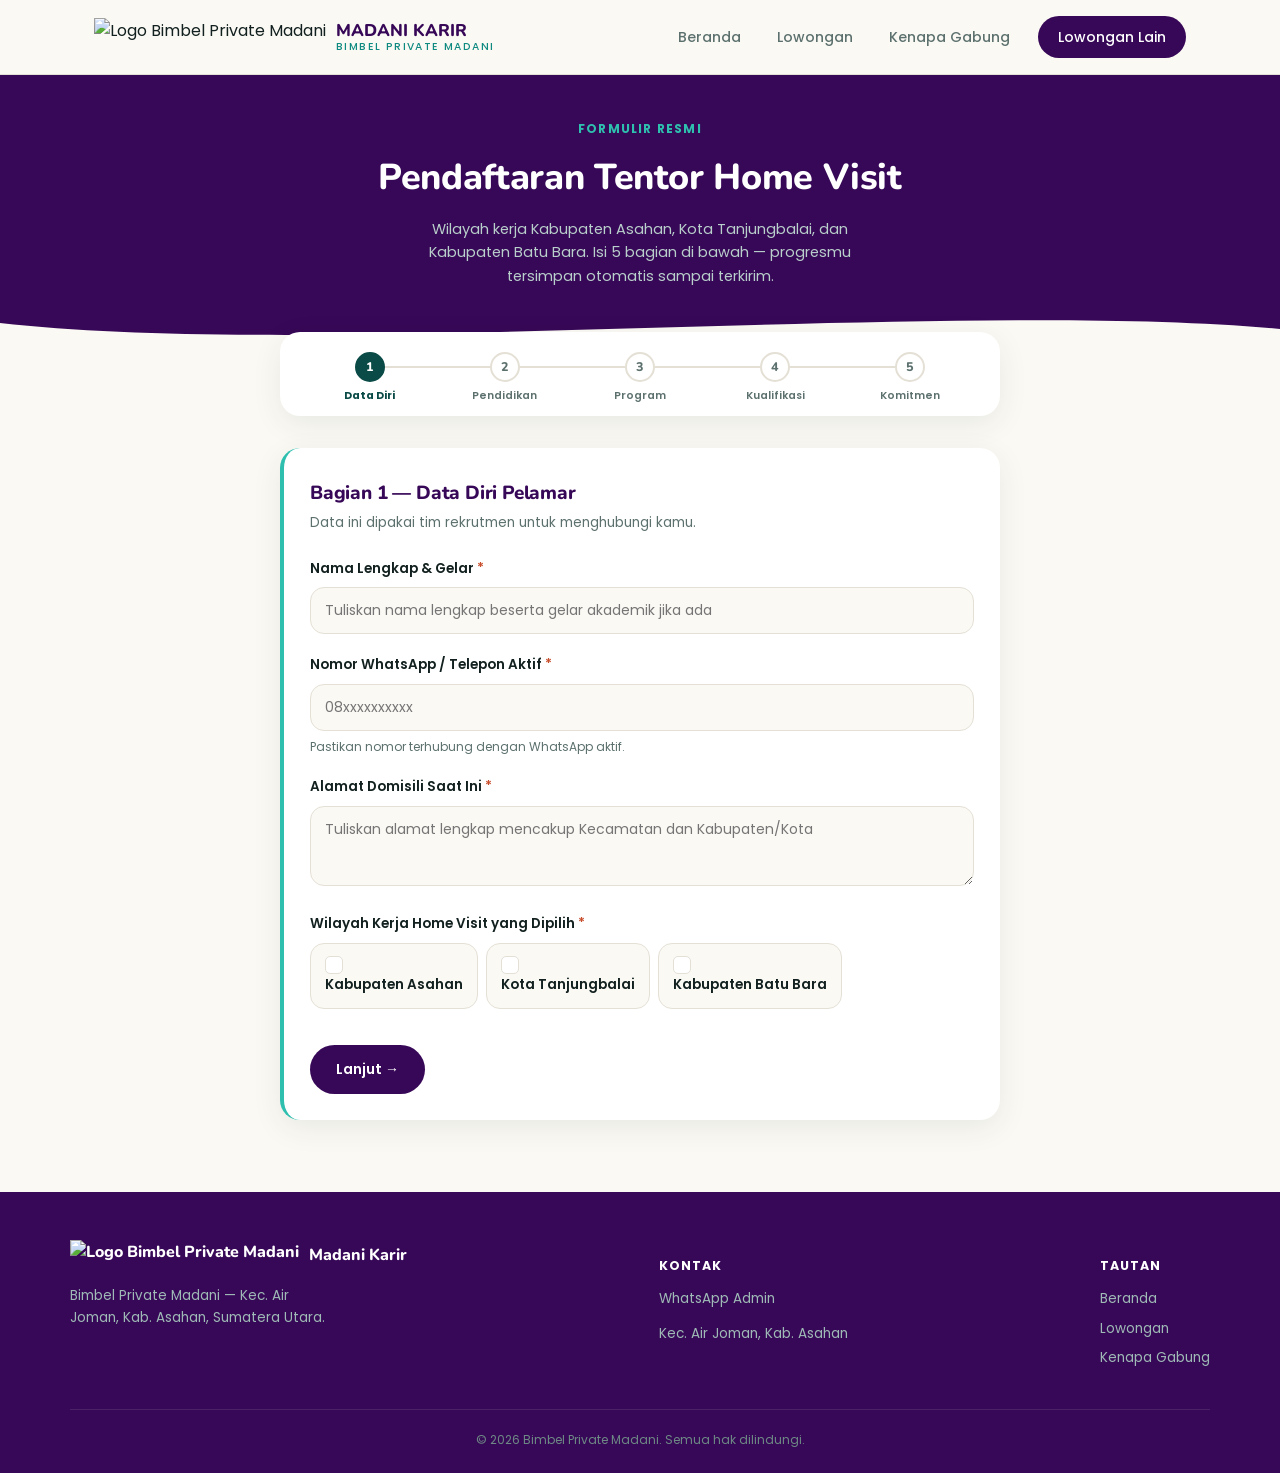
==== form-pendaftaran.html @ 315693f9 "Add files via upload" ====
<!DOCTYPE html>
<html lang="id">
<head>
    <meta charset="UTF-8">
    <meta name="viewport" content="width=device-width, initial-scale=1.0">
    <link rel="stylesheet" href="style.css">
    <link rel="stylesheet" href="form.css">
    <link rel="preconnect" href="https://fonts.googleapis.com">
    <link href="https://fonts.googleapis.com/css2?family=Nunito:wght@700;800&family=Poppins:wght@400;500;600&display=swap" rel="stylesheet">
    <title>Formulir Pendaftaran Tentor — Bimbel Madani Karir</title>
</head>
<body>

    <!-- ===== Header ===== -->
    <header>
        <div class="header-inner">
            <div class="brand">
                <img src="img/logomadani.jpeg" alt="Logo Bimbel Private Madani">
                <div class="brand-text">
                    MADANI KARIR
                    <span>Bimbel Private Madani</span>
                </div>
            </div>
            <nav>
                <a href="index.html#beranda">Beranda</a>
                <a href="index.html#lowongan">Lowongan</a>
                <a href="index.html#kenapa">Kenapa Gabung</a>
                <a href="index.html#lowongan" class="nav-cta">Lowongan Lain</a>
            </nav>
        </div>
    </header>

    <!-- ===== Form hero kecil ===== -->
    <section class="form-hero">
        <div class="form-hero-inner">
            <span class="section-eyebrow" style="color:var(--teal-400);">Formulir Resmi</span>
            <h1>Pendaftaran Tentor Home Visit</h1>
            <p>Wilayah kerja Kabupaten Asahan, Kota Tanjungbalai, dan Kabupaten Batu Bara. Isi 5 bagian di bawah — progresmu tersimpan otomatis sampai terkirim.</p>
        </div>
        <svg class="hero-curve" viewBox="0 0 1440 60" preserveAspectRatio="none" width="100%" height="60" aria-hidden="true">
            <path d="M0,24 C360,60 1080,0 1440,30 L1440,60 L0,60 Z" fill="#FBF9F4"></path>
        </svg>
    </section>

    <!-- ===== Form section ===== -->
    <section class="section form-section">
        <div class="form-shell">

            <div class="stepper" id="stepper"></div>

            <form id="karir-form" novalidate>
                <div class="form-card" id="step-container"></div>

                <div class="success-panel" id="success-panel">
                    <div class="check">✓</div>
                    <h3>Pendaftaran Terkirim!</h3>
                    <p>Terima kasih sudah mendaftar sebagai tentor Bimbel Madani. Tim kami akan menghubungi kamu lewat WhatsApp untuk proses selanjutnya.</p>
                    <a class="btn wa-btn" id="wa-confirm" href="#" target="_blank" rel="noopener">Konfirmasi via WhatsApp →</a>
                    <a class="back-link" href="index.html#lowongan">← Kembali ke daftar lowongan</a>
                </div>
            </form>
        </div>
    </section>

    <!-- ===== Footer ===== -->
    <footer>
        <div class="footer-inner">
            <div class="footer-col">
                <div class="footer-brand">
                    <img src="img/logo.jpeg" alt="Logo Bimbel Private Madani">
                    Madani Karir
                </div>
                <p style="max-width:260px;">Bimbel Private Madani — Kec. Air Joman, Kab. Asahan, Sumatera Utara.</p>
            </div>
            <div class="footer-col">
                <h4>Kontak</h4>
                <a href="https://wa.me/6288201524358" target="_blank" rel="noopener">WhatsApp Admin</a>
                <p>Kec. Air Joman, Kab. Asahan</p>
            </div>
            <div class="footer-col">
                <h4>Tautan</h4>
                <a href="index.html#beranda">Beranda</a>
                <a href="index.html#lowongan">Lowongan</a>
                <a href="index.html#kenapa">Kenapa Gabung</a>
            </div>
        </div>
        <div class="footer-bottom">© 2026 Bimbel Private Madani. Semua hak dilindungi.</div>
    </footer>

    <script src="form.js"></script>
</body>
</html>
---- style.css ----
/* ===== Design tokens ===== */
:root {
    --teal-900: #370857;
    --teal-800: #0B4B47;
    --teal-600: #0F8A80;
    --teal-400: #2FBFAF;
    --teal-tint: #E4F5F2;
    --ink: #12211F;
    --ink-soft: #5C716E;
    --cream: #FBF9F4;
    --paper: #FFFFFF;
    --coral: #FF6B45;
    --coral-dark: #C74A28;
    --amber: #E8A33D;
    --line: #E4E0D6;
    --radius-lg: 20px;
    --radius-md: 14px;
    --shadow: 0 8px 30px rgba(8, 46, 43, 0.08);
}

* { box-sizing: border-box; }

body {
    margin: 0;
    font-family: 'Poppins', sans-serif;
    background: var(--cream);
    color: var(--ink);
    line-height: 1.6;
    -webkit-font-smoothing: antialiased;
}

h1, h2, h3 {
    font-family: 'Nunito', sans-serif;
    font-weight: 800;
    color: var(--teal-900);
    margin: 0;
    letter-spacing: -0.01em;
}

a { text-decoration: none; color: inherit; }
img { max-width: 100%; display: block; }
button { font-family: inherit; }

.container { max-width: 1140px; margin: 0 auto; padding: 0 24px; }

/* ===== Header ===== */
header {
    position: sticky;
    top: 0;
    z-index: 50;
    background: var(--cream);
    border-bottom: 1px solid var(--line);
}

.header-inner {
    max-width: 1140px;
    margin: 0 auto;
    padding: 16px 24px;
    display: flex;
    align-items: center;
    justify-content: space-between;
    gap: 16px;
}

.brand { display: flex; align-items: center; gap: 10px; }

.brand img { height: 38px; width: auto; }

.brand-text {
    font-family: 'Nunito', sans-serif;
    font-weight: 800;
    font-size: 17px;
    color: var(--teal-900);
    line-height: 1.1;
}

.brand-text span {
    display: block;
    font-family: 'Poppins', sans-serif;
    font-weight: 500;
    font-size: 10.5px;
    letter-spacing: 1.4px;
    color: var(--teal-600);
    text-transform: uppercase;
}

nav { display: flex; align-items: center; gap: 4px; }

nav a {
    color: var(--ink-soft);
    font-size: 14px;
    font-weight: 500;
    padding: 9px 16px;
    border-radius: 999px;
    transition: color 0.2s, background 0.2s;
}

nav a:hover, nav a:focus-visible { color: var(--teal-800); background: var(--teal-tint); outline: none; }

.nav-cta {
    background: var(--teal-900);
    color: white !important;
    padding: 10px 20px !important;
    margin-left: 8px;
}

.nav-cta:hover { background: var(--teal-800) !important; }

/* ===== Hero ===== */
.hero {
    position: relative;
    background: var(--teal-900);
    overflow: hidden;
    padding: 68px 24px 110px;
}

.hero-inner {
    max-width: 1140px;
    margin: 0 auto;
    display: grid;
    grid-template-columns: 1.05fr 0.95fr;
    gap: 48px;
    align-items: center;
    position: relative;
    z-index: 2;
}

.hero-eyebrow {
    display: inline-flex;
    align-items: center;
    gap: 8px;
    background: rgba(47, 191, 175, 0.16);
    color: var(--teal-400);
    font-size: 12px;
    font-weight: 700;
    letter-spacing: 1px;
    text-transform: uppercase;
    padding: 7px 16px;
    border-radius: 999px;
    margin-bottom: 20px;
}

.hero-eyebrow::before {
    content: "";
    width: 6px; height: 6px;
    border-radius: 50%;
    background: var(--teal-400);
}

.hero h1 {
    font-size: clamp(32px, 4.4vw, 48px);
    line-height: 1.14;
    color: white;
    margin-bottom: 18px;
}

.hero h1 em {
    font-style: normal;
    color: var(--teal-400);
}

.hero p {
    color: #B9CFCB;
    font-size: 16px;
    max-width: 460px;
    margin-bottom: 30px;
}

.hero-actions { display: flex; gap: 12px; flex-wrap: wrap; margin-bottom: 36px; }

.btn {
    display: inline-flex;
    align-items: center;
    justify-content: center;
    gap: 6px;
    font-weight: 600;
    font-size: 14px;
    padding: 14px 26px;
    border-radius: 999px;
    border: none;
    cursor: pointer;
    transition: transform 0.15s, box-shadow 0.15s, background 0.15s;
}

.btn:focus-visible { outline: 2px solid var(--teal-400); outline-offset: 3px; }

.btn-primary {
    background: var(--coral);
    color: white;
    box-shadow: 0 10px 24px rgba(255, 107, 69, 0.3);
}
.btn-primary:hover { transform: translateY(-2px); background: var(--coral-dark); }

.btn-outline {
    background: transparent;
    color: white;
    border: 1.5px solid rgba(255, 255, 255, 0.3);
}
.btn-outline:hover { border-color: white; transform: translateY(-2px); }

.hero-meta { display: flex; gap: 28px; flex-wrap: wrap; }

.hero-meta div strong {
    display: block;
    color: white;
    font-family: 'Nunito', sans-serif;
    font-weight: 800;
    font-size: 22px;
}
.hero-meta div span { color: #91ACA7; font-size: 12.5px; }

.book-illustration { position: relative; width: 100%; max-width: 400px; margin: 0 auto; }

.hero-curve { position: absolute; bottom: -1px; left: 0; right: 0; line-height: 0; z-index: 1; }

/* ===== Lowongan section ===== */
.section { padding: 72px 24px; position: relative; }

.section-head {
    max-width: 1140px;
    margin: 0 auto 36px;
    display: flex;
    align-items: flex-end;
    justify-content: space-between;
    gap: 16px;
    flex-wrap: wrap;
}

.section-eyebrow {
    font-size: 12px;
    font-weight: 700;
    letter-spacing: 1.2px;
    text-transform: uppercase;
    color: var(--teal-600);
    margin-bottom: 8px;
    display: block;
}

.section-head h2 { font-size: clamp(24px, 3vw, 32px); }
.section-head p { color: var(--ink-soft); font-size: 14.5px; margin: 8px 0 0; max-width: 420px; }

.job-grid {
    max-width: 1140px;
    margin: 0 auto;
    display: grid;
    grid-template-columns: repeat(auto-fit, minmax(310px, 1fr));
    gap: 22px;
}

.job-card {
    position: relative;
    background: var(--paper);
    border-radius: var(--radius-lg);
    padding: 26px 24px 24px 26px;
    box-shadow: var(--shadow);
    border-left: 4px solid var(--teal-400);
    transition: transform 0.18s, box-shadow 0.18s;
}

.job-card.kategori-sales { border-left-color: var(--coral); }
.job-card.kategori-tutup { border-left-color: var(--line); }

.job-card:hover { transform: translateY(-5px); box-shadow: 0 16px 34px rgba(8, 46, 43, 0.14); }

.job-top { display: flex; justify-content: space-between; align-items: flex-start; gap: 10px; margin-bottom: 16px; }

.job-icon {
    width: 42px; height: 42px;
    border-radius: 12px;
    display: flex; align-items: center; justify-content: center;
    background: var(--teal-tint);
    flex-shrink: 0;
}
.kategori-sales .job-icon { background: #FFEAE2; }
.kategori-tutup .job-icon { background: #F1F0EB; }

.job-status {
    font-size: 11px;
    font-weight: 700;
    padding: 5px 11px;
    border-radius: 999px;
    white-space: nowrap;
}
.status-buka { background: #FDF1DD; color: #8A5A0E; }
.status-tutup { background: #F1F0EB; color: #8A9490; }

.job-card h3 { font-size: 18.5px; margin-bottom: 4px; }

.job-meta { font-size: 12.5px; color: var(--teal-600); font-weight: 600; margin-bottom: 12px; }

.job-card p.desc { font-size: 14px; color: var(--ink-soft); margin-bottom: 20px; }

.job-card .btn { width: 100%; }

.btn-card { background: var(--teal-tint); color: var(--teal-800); }
.btn-card:hover { background: var(--teal-400); color: white; }

.btn-disabled { background: #F1F0EB; color: #A4ADA9; pointer-events: none; }

/* ===== Kenapa gabung ===== */
.why { background: var(--paper); }

.why-inner { max-width: 1140px; margin: 0 auto; }

.why-grid {
    display: grid;
    grid-template-columns: repeat(auto-fit, minmax(250px, 1fr));
    gap: 24px;
}

.why-icon {
    width: 52px; height: 52px;
    border-radius: 16px;
    background: var(--teal-tint);
    display: flex; align-items: center; justify-content: center;
    margin-bottom: 18px;
}

.why-card h3 { font-size: 16.5px; margin-bottom: 8px; }
.why-card p { color: var(--ink-soft); font-size: 14px; margin: 0; }

/* ===== Footer ===== */
footer { background: var(--teal-900); color: #9FBAB6; padding: 48px 24px 24px; }

.footer-inner {
    max-width: 1140px;
    margin: 0 auto;
    display: flex;
    justify-content: space-between;
    flex-wrap: wrap;
    gap: 32px;
}

.footer-brand {
    display: flex; align-items: center; gap: 10px;
    color: white;
    font-family: 'Nunito', sans-serif;
    font-weight: 800;
    margin-bottom: 12px;
}
.footer-brand img { height: 32px; }

.footer-col h4 {
    color: white;
    font-size: 12.5px;
    text-transform: uppercase;
    letter-spacing: 1px;
    margin-bottom: 12px;
}

.footer-col p, .footer-col a { font-size: 13.5px; display: block; margin-bottom: 8px; color: #9FBAB6; }
.footer-col a:hover { color: white; }

.footer-bottom {
    max-width: 1140px;
    margin: 32px auto 0;
    padding-top: 20px;
    border-top: 1px solid rgba(255, 255, 255, 0.1);
    font-size: 12px;
    text-align: center;
    color: #6E8985;
}

/* ===== Responsive ===== */
@media (max-width: 860px) {
    .hero-inner { grid-template-columns: 1fr; }
    .book-illustration { max-width: 260px; }
    nav a:not(.nav-cta) { display: none; }
}

@media (prefers-reduced-motion: reduce) {
    .job-card, .btn { transition: none; }
}

/* ===== Job card poster image ===== */
.job-poster {
    margin: -26px -24px 18px -26px;
    aspect-ratio: 4 / 5;
    border-radius: 14px 14px 8px 8px;
    overflow: hidden;
    background: var(--teal-tint);
}

.job-poster img {
    width: 100%;
    height: 100%;
    object-fit: cover;
    object-position: top;
    transition: transform 0.25s ease;
}

.job-card:hover .job-poster img {
    transform: scale(1.04);
}
---- form.css ----
/* ===================================================
   form.css — styling formulir pendaftaran tentor
   Memakai design token dari style.css (warna, radius,
   shadow, font). File style.css tidak diubah sama sekali.
=================================================== */

/* ===== Mini hero khusus form ===== */
.form-hero {
    position: relative;
    background: var(--teal-900);
    padding: 44px 24px 70px;
    overflow: hidden;
}

.form-hero-inner {
    max-width: 720px;
    margin: 0 auto;
    position: relative;
    z-index: 2;
    text-align: center;
}

.form-hero h1 {
    color: white;
    font-size: clamp(26px, 3.6vw, 36px);
    margin: 10px 0 12px;
}

.form-hero p {
    color: #B9CFCB;
    font-size: 14.5px;
    max-width: 480px;
    margin: 0 auto;
}

.form-hero .hero-curve { position: absolute; bottom: -1px; left: 0; right: 0; z-index: 1; line-height: 0; }

/* ===== Layout shell ===== */
.form-section { padding-top: 8px; }

.form-shell {
    max-width: 720px;
    margin: -34px auto 0;
    position: relative;
    z-index: 3;
}

/* ===== Stepper ===== */
.stepper {
    display: flex;
    justify-content: space-between;
    position: relative;
    margin-bottom: 32px;
    background: var(--paper);
    border-radius: var(--radius-lg);
    padding: 20px 22px 14px;
    box-shadow: var(--shadow);
}

.stepper::before {
    content: '';
    position: absolute;
    top: 34px;
    left: 12%;
    right: 12%;
    height: 2px;
    background: var(--line);
    z-index: 0;
}

.step {
    position: relative;
    z-index: 1;
    display: flex;
    flex-direction: column;
    align-items: center;
    gap: 7px;
    flex: 1;
}

.step .dot {
    width: 30px;
    height: 30px;
    border-radius: 50%;
    background: var(--paper);
    border: 2px solid var(--line);
    display: flex;
    align-items: center;
    justify-content: center;
    font-weight: 800;
    font-size: 12.5px;
    color: var(--ink-soft);
    font-family: 'Nunito', sans-serif;
    transition: all 0.25s ease;
}

.step span {
    font-size: 10.5px;
    font-weight: 600;
    color: var(--ink-soft);
    text-align: center;
    max-width: 76px;
    line-height: 1.25;
}

.step.active .dot { background: var(--teal-800); border-color: var(--teal-800); color: white; }
.step.active span { color: var(--teal-800); font-weight: 700; }
.step.done .dot { background: var(--teal-400); border-color: var(--teal-400); color: white; }

/* ===== Form card ===== */
.form-card {
    background: var(--paper);
    border-radius: var(--radius-lg);
    padding: 30px 26px 26px;
    box-shadow: var(--shadow);
    border-left: 4px solid var(--teal-400);
}

.form-card h3 {
    font-size: 19px;
    margin-bottom: 4px;
}

.step-desc {
    color: var(--ink-soft);
    font-size: 13.5px;
    margin: 0 0 24px;
}

/* ===== Fields ===== */
.field { margin-bottom: 20px; }

.field label {
    display: block;
    font-weight: 600;
    font-size: 13.5px;
    color: var(--ink);
    margin-bottom: 8px;
    font-family: 'Poppins', sans-serif;
}

.field label .req { color: var(--coral-dark); }
.field label .opt { color: var(--ink-soft); font-weight: 400; font-size: 12px; }

.field input[type="text"],
.field input[type="tel"],
.field textarea,
.field select {
    width: 100%;
    padding: 12px 14px;
    border-radius: var(--radius-md);
    border: 1.5px solid var(--line);
    font-family: 'Poppins', sans-serif;
    font-size: 14px;
    color: var(--ink);
    background: var(--cream);
    transition: border-color 0.2s ease, background 0.2s ease;
}

.field select {
    appearance: none;
    -webkit-appearance: none;
    cursor: pointer;
    padding-right: 40px;
    background-image: url("data:image/svg+xml,%3Csvg xmlns='http://www.w3.org/2000/svg' width='16' height='16' viewBox='0 0 24 24' fill='none' stroke='%235C716E' stroke-width='2.4' stroke-linecap='round' stroke-linejoin='round'%3E%3Cpolyline points='6 9 12 15 18 9'%3E%3C/polyline%3E%3C/svg%3E");
    background-repeat: no-repeat;
    background-position: right 14px center;
}

.field input:focus,
.field textarea:focus,
.field select:focus {
    outline: none;
    border-color: var(--teal-400);
    background: var(--paper);
}

.field input.field-error,
.field select.field-error {
    border-color: var(--coral-dark);
}

.field textarea { resize: vertical; min-height: 80px; }

.hint { font-size: 12px; color: var(--ink-soft); margin-top: 6px; }

/* ===== Choice groups (checkbox / radio) ===== */
.choice-group { display: flex; flex-direction: column; gap: 8px; }
.choice-group.row { flex-direction: row; flex-wrap: wrap; }

.choice-item {
    display: flex;
    align-items: center;
    gap: 11px;
    padding: 12px 14px;
    border: 1.5px solid var(--line);
    border-radius: var(--radius-md);
    background: var(--cream);
    font-size: 13.5px;
    font-weight: 500;
    color: var(--ink);
    cursor: pointer;
    transition: border-color 0.18s ease, background 0.18s ease, color 0.18s ease;
}

.choice-item.is-checked {
    border-color: var(--teal-400);
    background: var(--teal-tint);
    color: var(--teal-800);
    font-weight: 600;
}

/* Custom checkbox */
.choice-item input[type="checkbox"] {
    appearance: none;
    -webkit-appearance: none;
    width: 18px;
    height: 18px;
    margin: 0;
    flex-shrink: 0;
    border: 1.5px solid var(--line);
    border-radius: 5px;
    background: var(--paper);
    display: grid;
    place-content: center;
    cursor: pointer;
    transition: border-color 0.15s ease, background 0.15s ease;
}
.choice-item input[type="checkbox"]::after {
    content: "";
    width: 10px;
    height: 10px;
    border-radius: 2px;
    background: var(--teal-600);
    transform: scale(0);
    transition: transform 0.15s ease;
}
.choice-item input[type="checkbox"]:checked {
    border-color: var(--teal-600);
    background: var(--paper);
}
.choice-item input[type="checkbox"]:checked::after { transform: scale(1); }

/* Custom radio */
.choice-item input[type="radio"] {
    appearance: none;
    -webkit-appearance: none;
    width: 18px;
    height: 18px;
    margin: 0;
    flex-shrink: 0;
    border: 1.5px solid var(--line);
    border-radius: 50%;
    background: var(--paper);
    display: grid;
    place-content: center;
    cursor: pointer;
    transition: border-color 0.15s ease;
}
.choice-item input[type="radio"]::after {
    content: "";
    width: 9px;
    height: 9px;
    border-radius: 50%;
    background: var(--teal-600);
    transform: scale(0);
    transition: transform 0.15s ease;
}
.choice-item input[type="radio"]:checked { border-color: var(--teal-600); }
.choice-item input[type="radio"]:checked::after { transform: scale(1); }

.choice-item:focus-within {
    border-color: var(--teal-400);
    box-shadow: 0 0 0 3px rgba(47, 191, 175, 0.18);
}

/* ===== Subgroup (jenjang muncul saat kategori dicentang) ===== */
.subgroup {
    margin-top: 10px;
    padding: 14px 16px;
    border-left: 3px solid var(--amber);
    background: #FDF6E9;
    border-radius: 0 var(--radius-md) var(--radius-md) 0;
    display: none;
}
.subgroup.show { display: block; }

.subgroup .subtitle {
    font-size: 11px;
    font-weight: 700;
    color: #9A6A16;
    text-transform: uppercase;
    letter-spacing: 0.5px;
    margin-bottom: 10px;
}

/* ===== Upload ===== */
.upload-box {
    border: 2px dashed var(--line);
    border-radius: var(--radius-md);
    padding: 24px 16px;
    text-align: center;
    background: var(--cream);
    cursor: pointer;
    transition: border-color 0.2s ease;
}
.upload-box:hover { border-color: var(--teal-400); }

.upload-box svg { color: var(--teal-600); margin-bottom: 8px; }
.upload-box .up-title { font-weight: 600; font-size: 13.5px; color: var(--ink); }
.upload-box .up-sub { font-size: 11.5px; color: var(--ink-soft); margin-top: 4px; }

.file-list { margin-top: 12px; display: flex; flex-direction: column; gap: 6px; }
.file-chip {
    display: flex;
    align-items: center;
    justify-content: space-between;
    background: var(--teal-tint);
    border-radius: 8px;
    padding: 8px 12px;
    font-size: 12.5px;
    font-weight: 600;
    color: var(--teal-800);
}
.file-chip button {
    background: none;
    border: none;
    color: var(--ink-soft);
    cursor: pointer;
    font-size: 13px;
    padding: 0 2px;
}

/* ===== Nav buttons ===== */
.form-nav {
    display: flex;
    justify-content: space-between;
    margin-top: 28px;
}

.btn-ghost {
    background: transparent;
    color: var(--ink-soft);
    border: 1.5px solid var(--line);
}
.btn-ghost:hover { border-color: var(--teal-400); color: var(--teal-800); }

.btn-next {
    background: var(--teal-900);
    color: white;
}
.btn-next:hover { background: var(--teal-800); }
.btn-next:disabled { opacity: 0.5; cursor: not-allowed; }

.form-nav .btn[hidden] { display: none; }

/* ===== Success panel ===== */
.success-panel {
    display: none;
    text-align: center;
    padding: 44px 24px;
    background: var(--paper);
    border-radius: var(--radius-lg);
    box-shadow: var(--shadow);
}
.success-panel.show { display: block; }

.success-panel .check {
    width: 64px;
    height: 64px;
    border-radius: 50%;
    background: var(--teal-tint);
    color: var(--teal-800);
    display: flex;
    align-items: center;
    justify-content: center;
    margin: 0 auto 18px;
    font-size: 28px;
    font-weight: 800;
}

.success-panel h3 { margin-bottom: 8px; }
.success-panel p { color: var(--ink-soft); max-width: 380px; margin: 0 auto 22px; font-size: 14px; }

.wa-btn {
    display: inline-flex;
    align-items: center;
    gap: 8px;
    background: #25D366;
    color: white !important;
}
.wa-btn:hover { background: #1FB859; }

.back-link {
    display: block;
    margin-top: 18px;
    font-size: 13px;
    color: var(--ink-soft);
    font-weight: 500;
}
.back-link:hover { color: var(--teal-800); }

@media (max-width: 620px) {
    .form-shell { padding: 0 16px; }
    .form-card { padding: 24px 18px 20px; }
    .stepper { padding: 16px 12px 12px; }
    .step span { display: none; }
}

@media (prefers-reduced-motion: reduce) {
    .choice-item, .step .dot, .upload-box img { transition: none; }
}
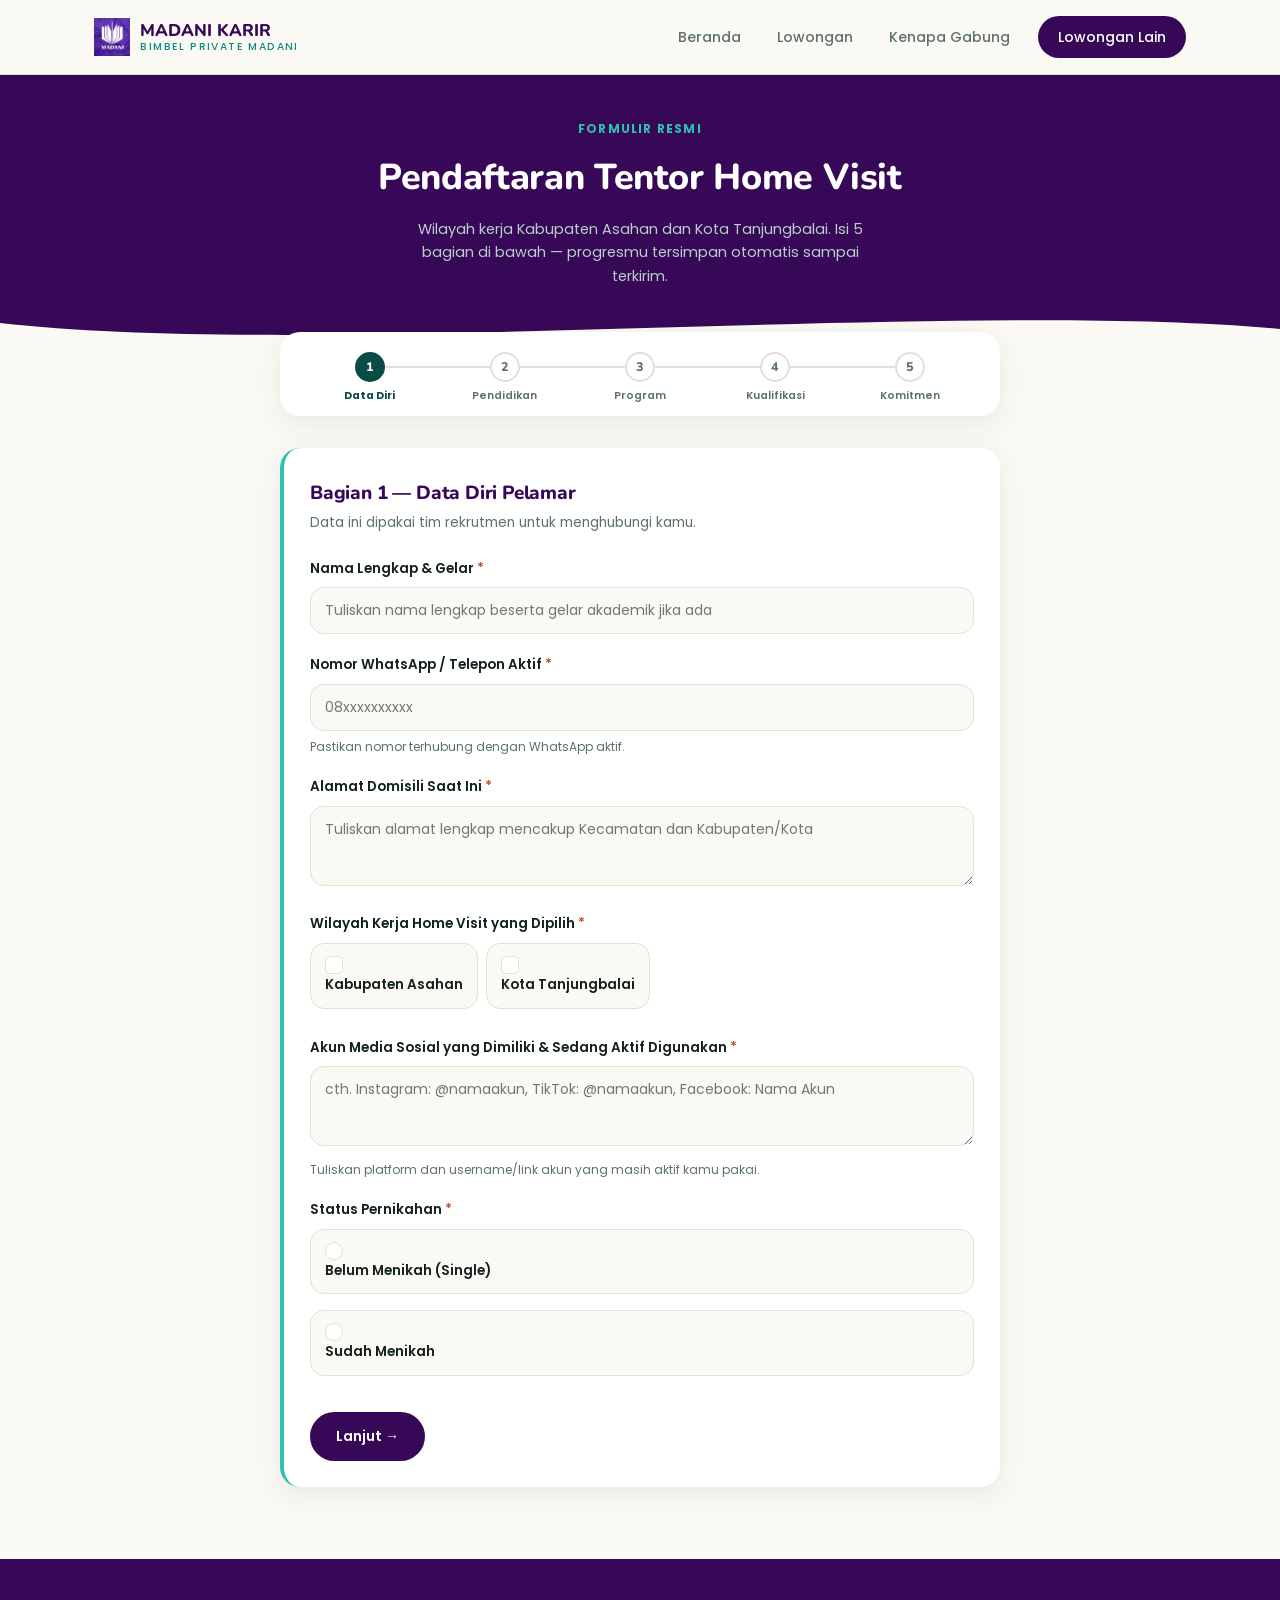
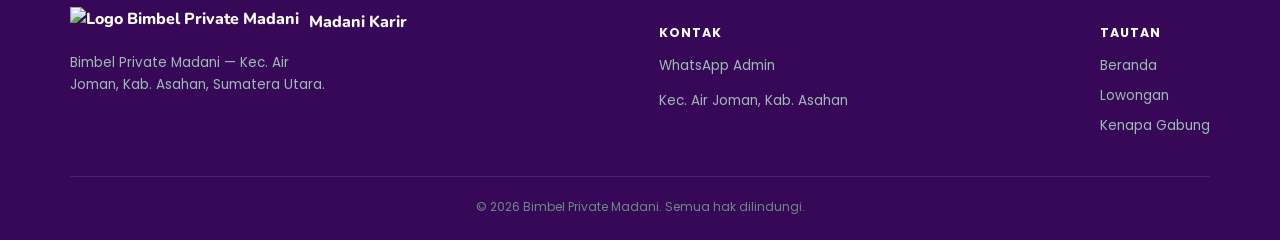
==== commit f70547ca: "Update contact information and work area description" ====
--- a/form-pendaftaran.html
+++ b/form-pendaftaran.html
@@ -35,7 +35,7 @@
         <div class="form-hero-inner">
             <span class="section-eyebrow" style="color:var(--teal-400);">Formulir Resmi</span>
             <h1>Pendaftaran Tentor Home Visit</h1>
-            <p>Wilayah kerja Kabupaten Asahan, Kota Tanjungbalai, dan Kabupaten Batu Bara. Isi 5 bagian di bawah — progresmu tersimpan otomatis sampai terkirim.</p>
+            <p>Wilayah kerja Kabupaten Asahan dan Kota Tanjungbalai. Isi 5 bagian di bawah — progresmu tersimpan otomatis sampai terkirim.</p>
         </div>
         <svg class="hero-curve" viewBox="0 0 1440 60" preserveAspectRatio="none" width="100%" height="60" aria-hidden="true">
             <path d="M0,24 C360,60 1080,0 1440,30 L1440,60 L0,60 Z" fill="#FBF9F4"></path>
@@ -74,7 +74,7 @@
             </div>
             <div class="footer-col">
                 <h4>Kontak</h4>
-                <a href="https://wa.me/6288201524358" target="_blank" rel="noopener">WhatsApp Admin</a>
+                <a href="https://wa.me/6282272136330" target="_blank" rel="noopener">WhatsApp Admin</a>
                 <p>Kec. Air Joman, Kab. Asahan</p>
             </div>
             <div class="footer-col">
